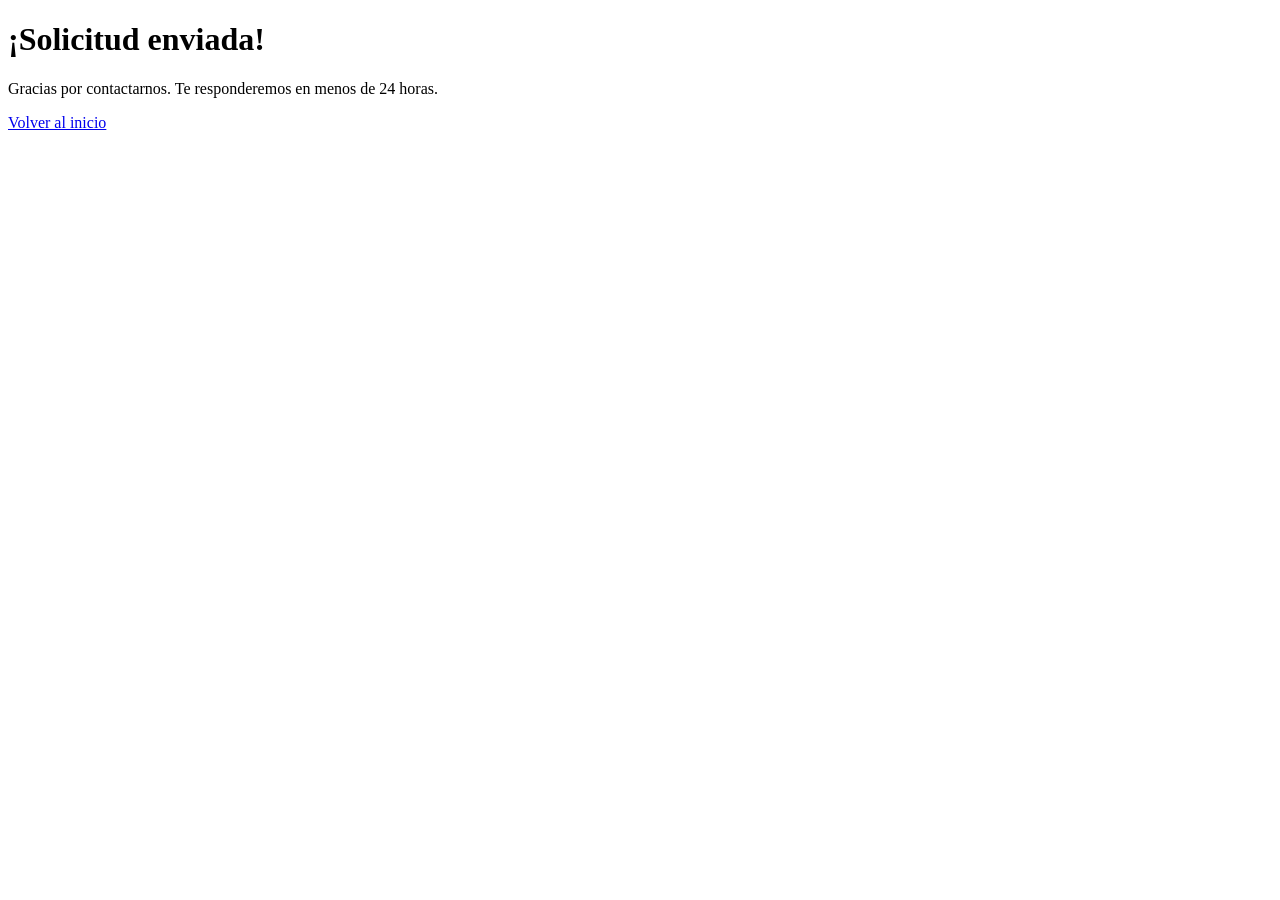
==== gracias.html @ 2a44f189 "Add thank you page and Netlify form" ====
<!DOCTYPE html>
<html lang="es">
<head>
  <meta charset="UTF-8">
  <title>Solicitud enviada</title>
</head>
<body>
  <h1>¡Solicitud enviada!</h1>
  <p>Gracias por contactarnos. Te responderemos en menos de 24 horas.</p>
  <a href="/">Volver al inicio</a>
</body>
</html>
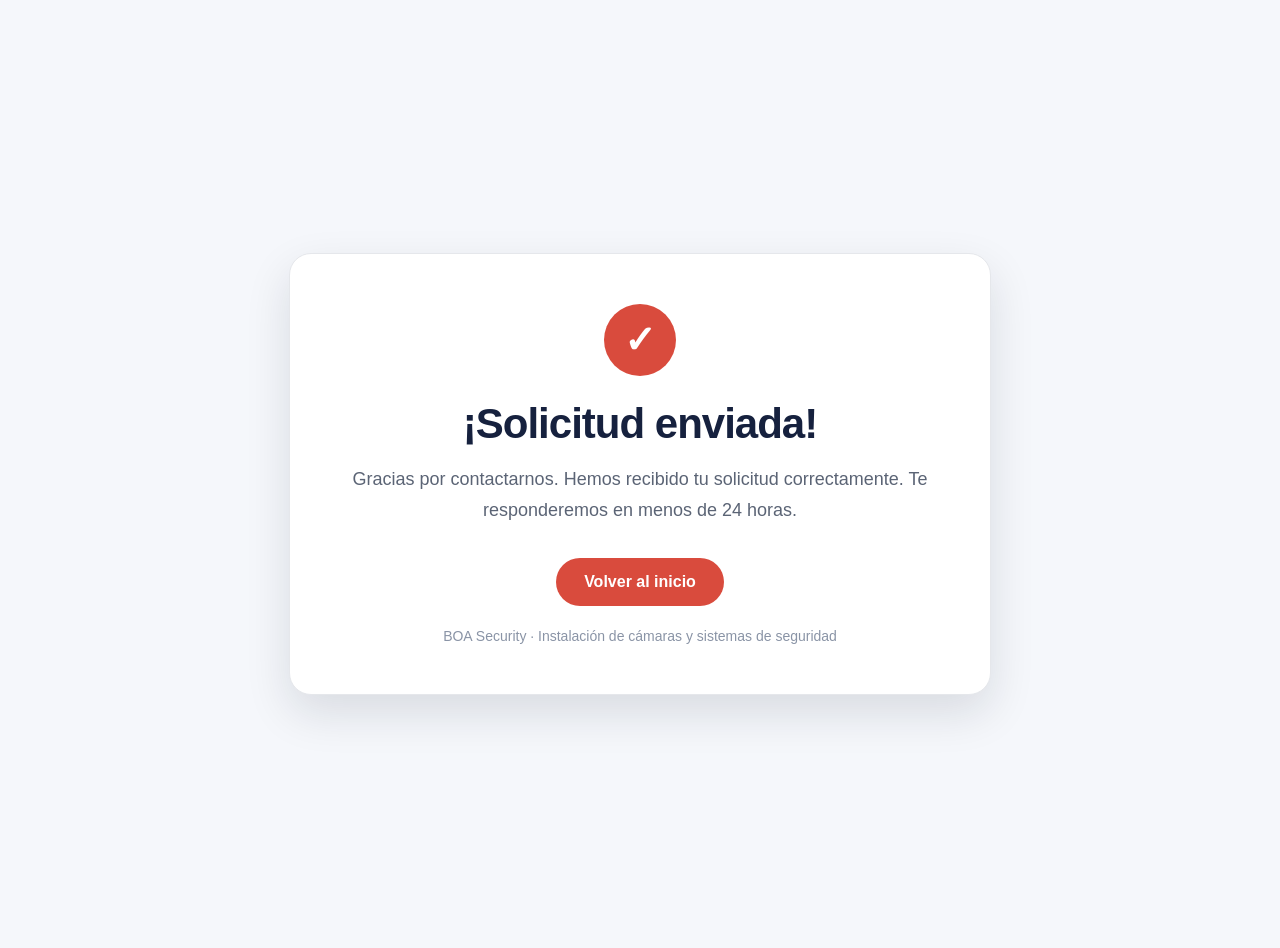
==== commit b357d71b: "Style thank you page" ====
--- a/gracias.html
+++ b/gracias.html
@@ -1,12 +1,102 @@
 <!DOCTYPE html>
 <html lang="es">
 <head>
-  <meta charset="UTF-8">
-  <title>Solicitud enviada</title>
+  <meta charset="UTF-8" />
+  <meta name="viewport" content="width=device-width, initial-scale=1.0" />
+  <title>Solicitud enviada | BOA Security</title>
+
+  <style>
+    body {
+      margin: 0;
+      min-height: 100vh;
+      font-family: Arial, Helvetica, sans-serif;
+      background: #f5f7fb;
+      color: #16213e;
+      display: flex;
+      justify-content: center;
+      align-items: center;
+      padding: 24px;
+    }
+
+    .thank-you-card {
+      background: #ffffff;
+      max-width: 620px;
+      width: 100%;
+      padding: 50px 40px;
+      border-radius: 22px;
+      box-shadow: 0 18px 45px rgba(15, 23, 42, 0.12);
+      text-align: center;
+      border: 1px solid #e5e7eb;
+    }
+
+    .icon {
+      width: 72px;
+      height: 72px;
+      border-radius: 50%;
+      background: #d94b3d;
+      color: white;
+      display: flex;
+      justify-content: center;
+      align-items: center;
+      font-size: 38px;
+      font-weight: bold;
+      margin: 0 auto 24px;
+    }
+
+    h1 {
+      font-size: 42px;
+      margin: 0 0 16px;
+      color: #16213e;
+      letter-spacing: -1px;
+    }
+
+    p {
+      font-size: 18px;
+      line-height: 1.7;
+      color: #5b6475;
+      margin: 0 0 32px;
+    }
+
+    .btn {
+      display: inline-block;
+      background: #d94b3d;
+      color: white;
+      text-decoration: none;
+      padding: 15px 28px;
+      border-radius: 999px;
+      font-weight: bold;
+      transition: 0.2s ease;
+    }
+
+    .btn:hover {
+      background: #b93a2f;
+      transform: translateY(-2px);
+    }
+
+    .small-text {
+      margin-top: 22px;
+      font-size: 14px;
+      color: #8a94a6;
+    }
+  </style>
 </head>
+
 <body>
-  <h1>¡Solicitud enviada!</h1>
-  <p>Gracias por contactarnos. Te responderemos en menos de 24 horas.</p>
-  <a href="/">Volver al inicio</a>
+  <main class="thank-you-card">
+    <div class="icon">✓</div>
+
+    <h1>¡Solicitud enviada!</h1>
+
+    <p>
+      Gracias por contactarnos. Hemos recibido tu solicitud correctamente.
+      Te responderemos en menos de 24 horas.
+    </p>
+
+    <a href="/" class="btn">Volver al inicio</a>
+
+    <div class="small-text">
+      BOA Security · Instalación de cámaras y sistemas de seguridad
+    </div>
+  </main>
 </body>
-</html>+</html>
